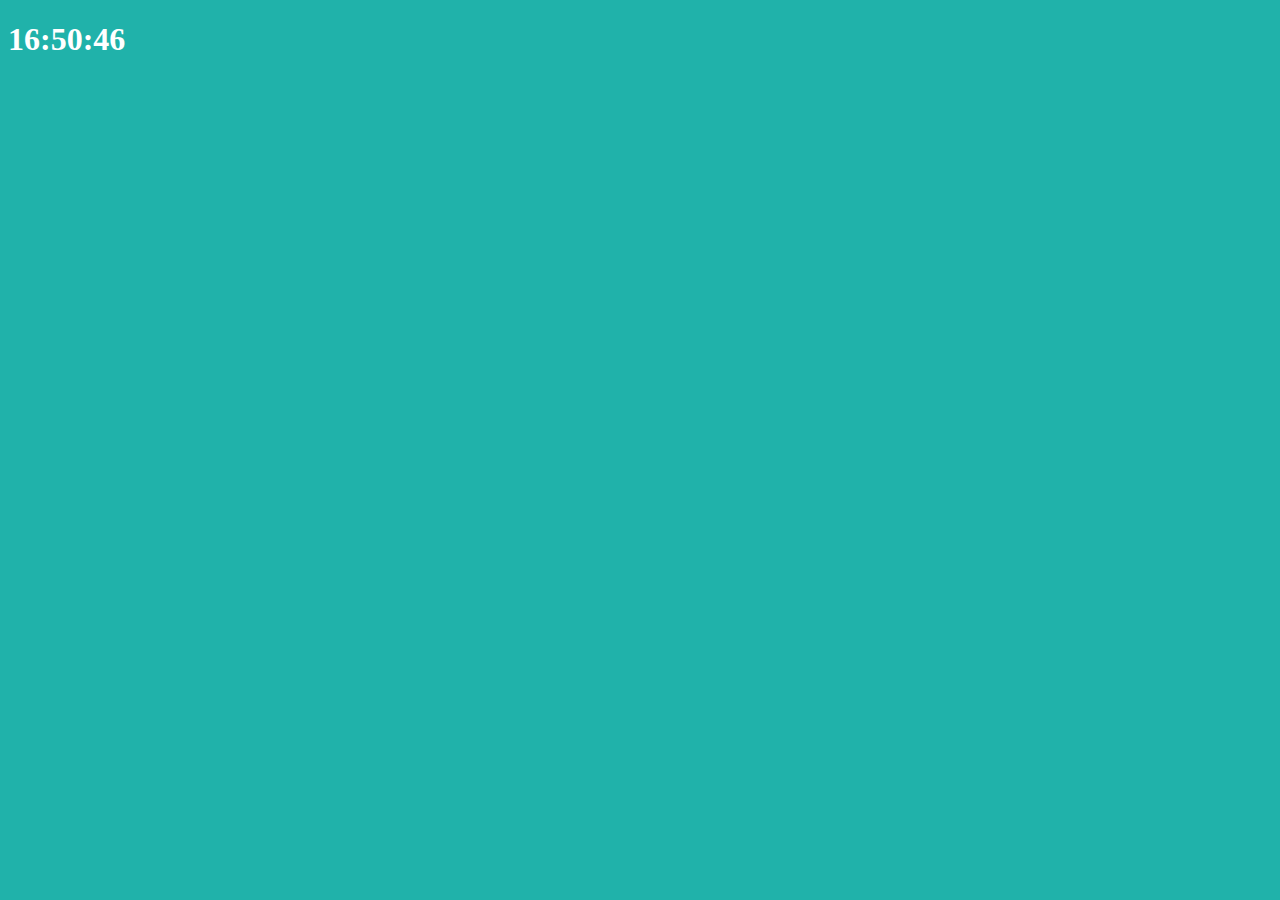
==== vanila-js-project/index.html @ 65dc9270 "Making-a-JS-Clock-part-one" ====
<!DOCTYPE html>
<html lang="en">

<head>
    <meta charset="UTF-8">
    <meta name="viewport" content="width=device-width, initial-scale=1.0">
    <meta http-equiv="X-UA-Compatible" content="ie=edge">
    <title>Project</title>
    <link rel="stylesheet" href="styles.css">
</head>

<body>
    <div class="clock-container">
        <h1>00:00</h1>
    </div>
    <script src="js-clock.js"></script>
</body>

</html>
---- vanila-js-project/styles.css ----
body{
    background-color: lightseagreen;
}

h1{
    color: white;
}
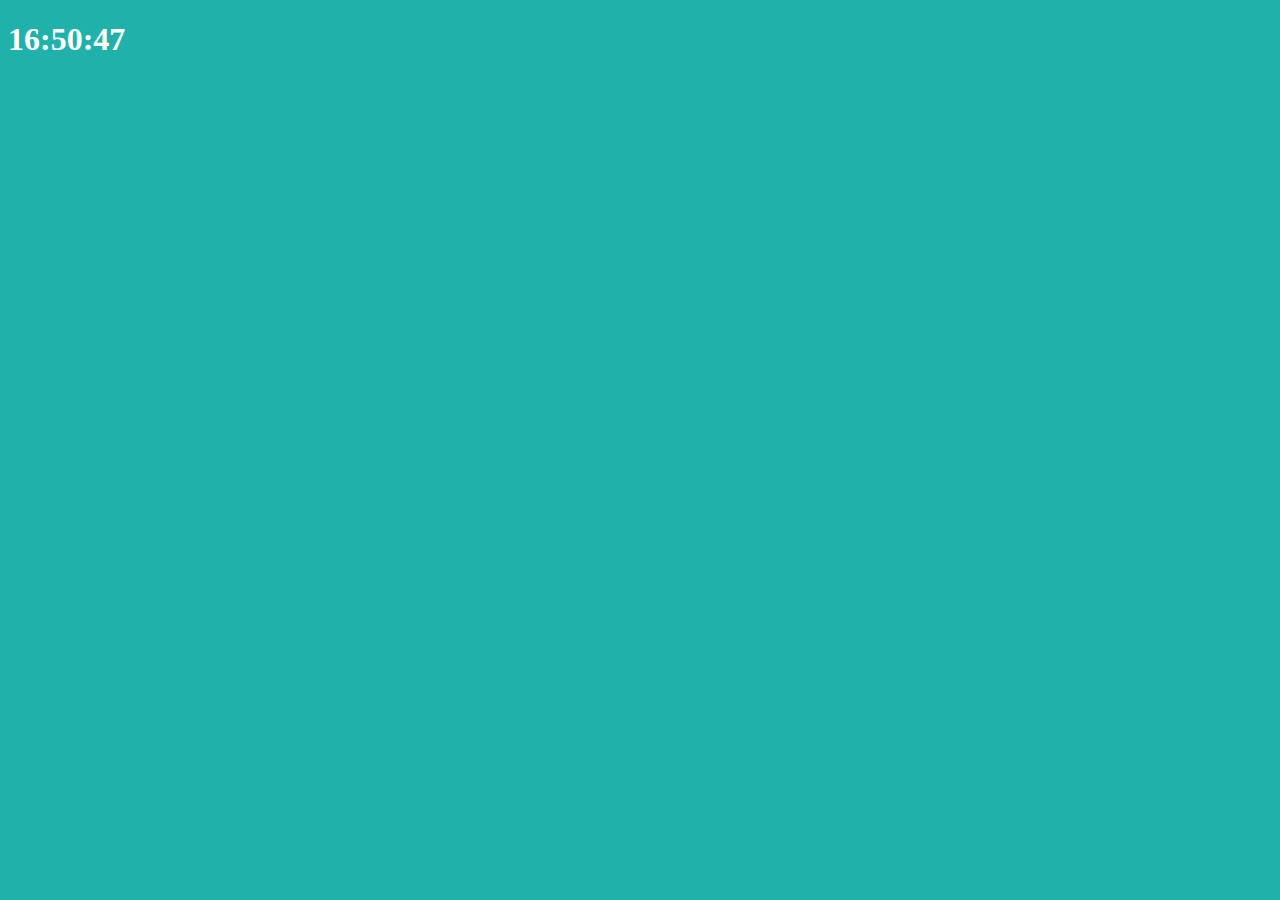
==== commit 005ddea7: "learned-local-storage" ====
--- a/vanila-js-project/index.html
+++ b/vanila-js-project/index.html
@@ -10,10 +10,19 @@
 </head>
 
 <body>
-    <div class="clock-container">
+    <div class="js-clock">
         <h1>00:00</h1>
     </div>
+
+    <form class="js-form form">
+        <input type="text" placeholder="What is your name?">
+    </form>
+
+    <h4 class="js-greetings greetings"></h4>
+
+    <!-- js 파일 불러오기 -->
     <script src="js-clock.js"></script>
+    <script src="greeting.js"></script>
 </body>
 
 </html>--- a/vanila-js-project/styles.css
+++ b/vanila-js-project/styles.css
@@ -4,4 +4,13 @@
 
 h1{
     color: white;
+}
+
+.form,
+.greetings{
+    display: none;
+}
+
+.showing{
+    display: block;
 }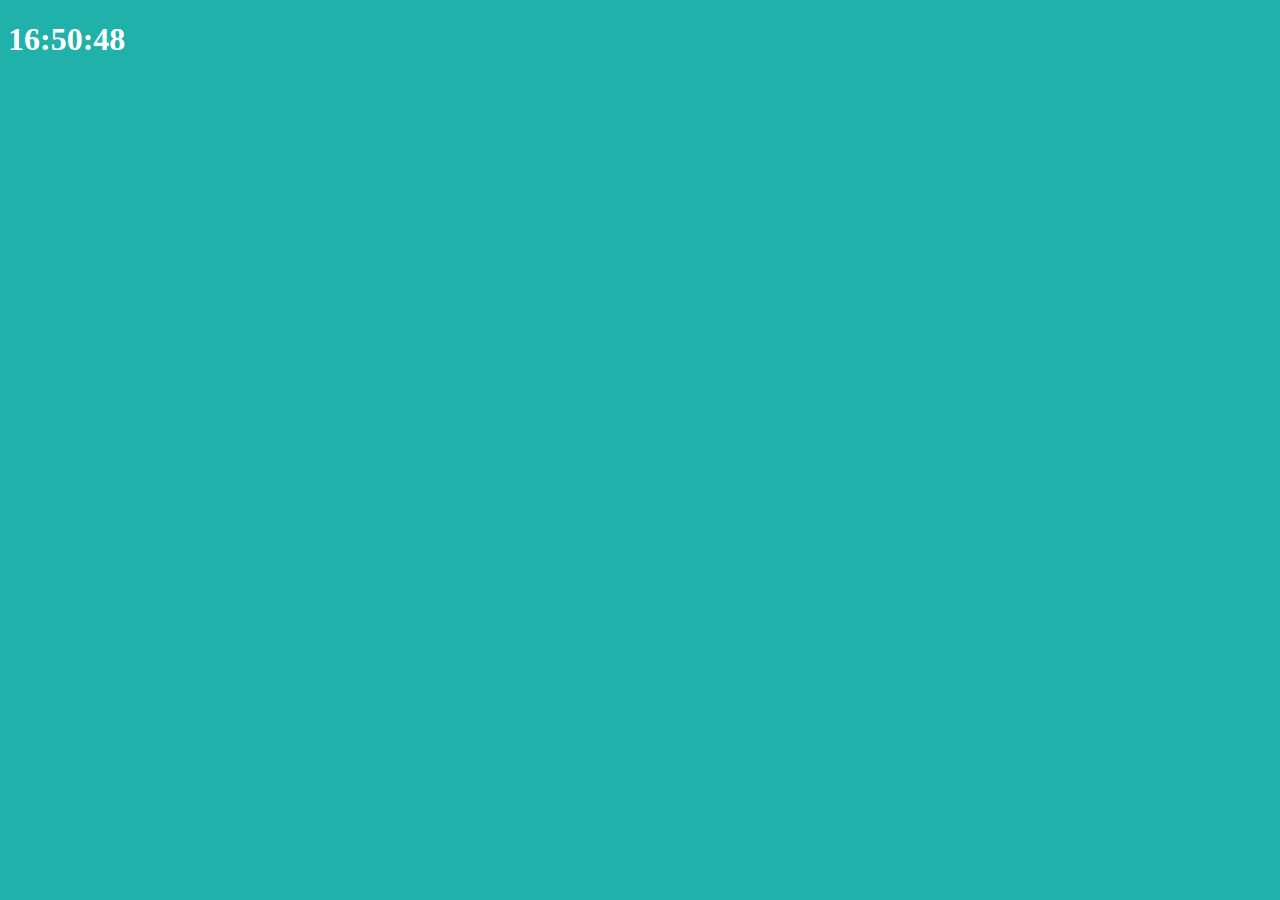
==== commit 522e2764: "changed-js-name" ====
--- a/vanila-js-project/index.html
+++ b/vanila-js-project/index.html
@@ -15,14 +15,14 @@
     </div>
 
     <form class="js-form form">
-        <input type="text" placeholder="What is your name?">
+        <input type="text" placeholder="What is your name?" />
     </form>
 
     <h4 class="js-greetings greetings"></h4>
 
     <!-- js 파일 불러오기 -->
     <script src="js-clock.js"></script>
-    <script src="greeting.js"></script>
+    <script src="gretting.js"></script>
 </body>
 
 </html>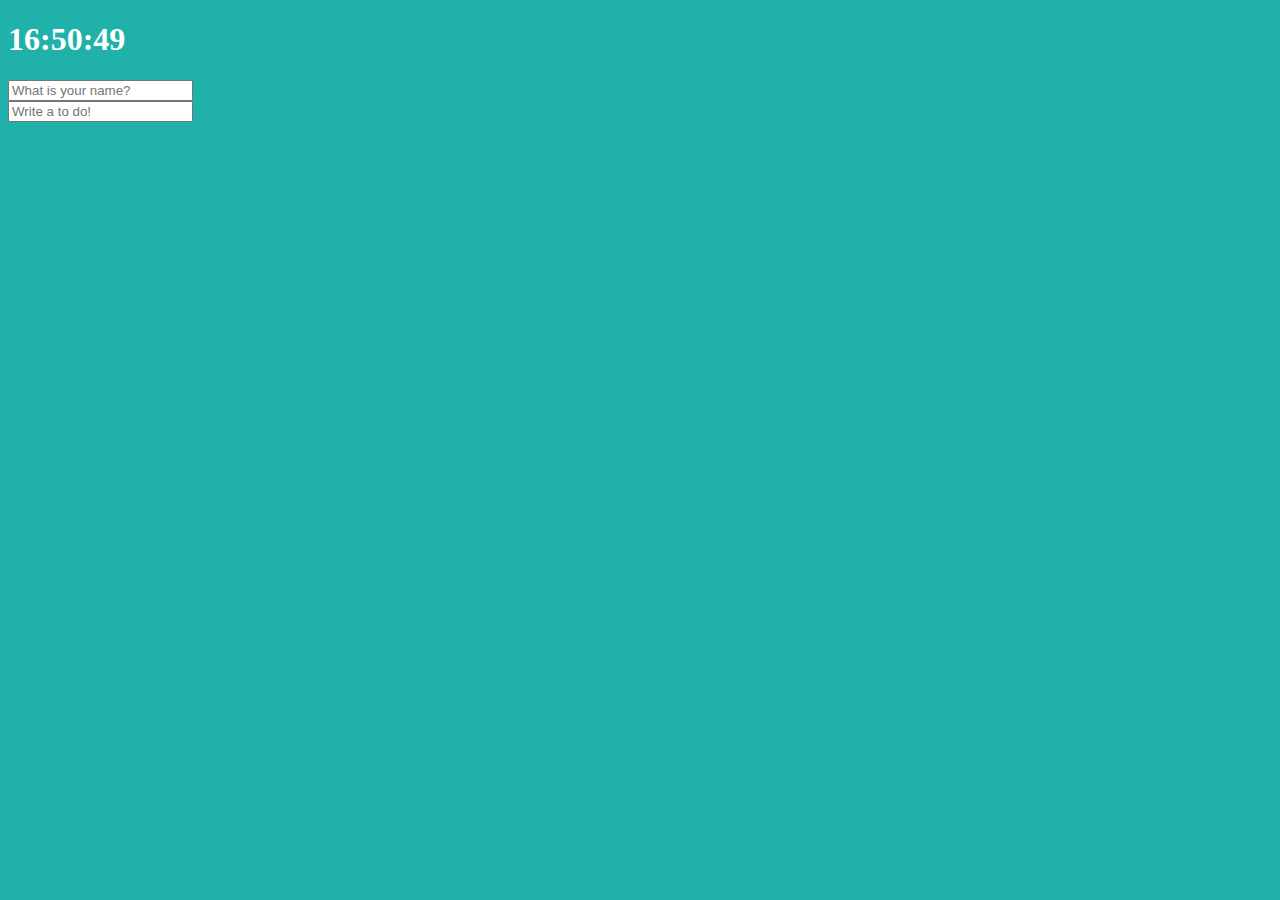
==== commit 4594e6ab: "making-a-to-do-list-part-one" ====
--- a/vanila-js-project/index.html
+++ b/vanila-js-project/index.html
@@ -14,15 +14,25 @@
         <h1>00:00</h1>
     </div>
 
+    <!-- input name -->
     <form class="js-form form">
         <input type="text" placeholder="What is your name?" />
     </form>
 
     <h4 class="js-greetings greetings"></h4>
 
+    <!-- input toDo -->
+    <form class="js-toDoForm">
+        <input type="text" placeholder="Write a to do!">
+    </form>
+
+    <!-- to do list -->
+    <ul class="js-toDoList"></ul>
+
     <!-- js 파일 불러오기 -->
-    <script src="js-clock.js"></script>
+    <script src="clock.js"></script>
     <script src="gretting.js"></script>
+    <script src="todo.js"></script>
 </body>
 
 </html>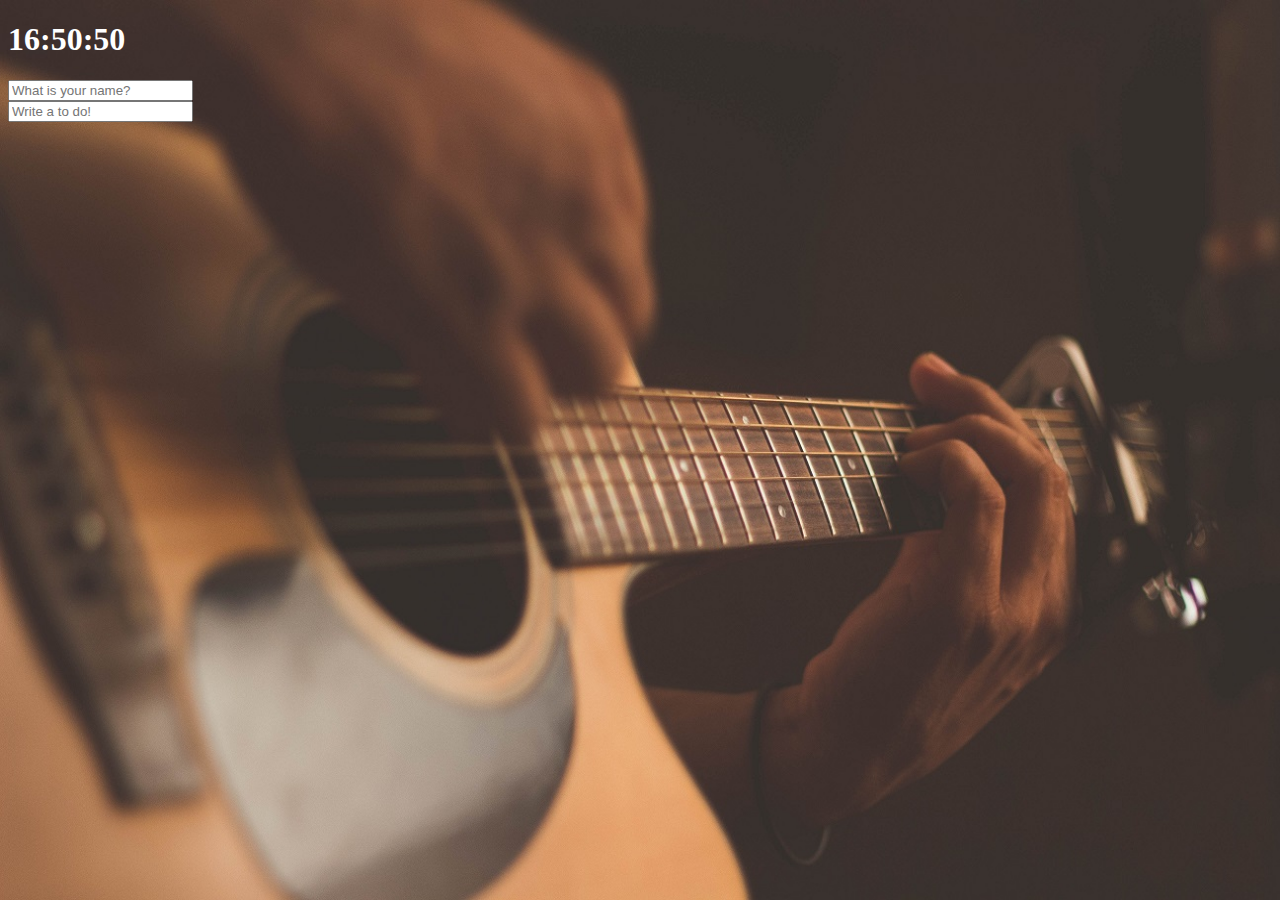
==== commit 0db6933a: "created-background-img" ====
--- a/vanila-js-project/index.html
+++ b/vanila-js-project/index.html
@@ -33,6 +33,7 @@
     <script src="clock.js"></script>
     <script src="gretting.js"></script>
     <script src="todo.js"></script>
+    <script src="bg.js"></script>
 </body>
 
 </html>--- a/vanila-js-project/styles.css
+++ b/vanila-js-project/styles.css
@@ -1,5 +1,5 @@
 body{
-    background-color: lightseagreen;
+    background-color: #cd6133;
 }
 
 h1{
@@ -13,4 +13,23 @@
 
 .showing{
     display: block;
+}
+
+@keyframes fadeIn{
+    from{
+        opacity: 0;
+    }
+    to{
+        opacity: 1;
+    }
+}
+
+.bgImg {
+    position: absolute;
+    left: 0;
+    top: 0;
+    width: 100%;
+    height: 100%;
+    z-index: -1;
+    animation: fadeIn .5s linear;
 }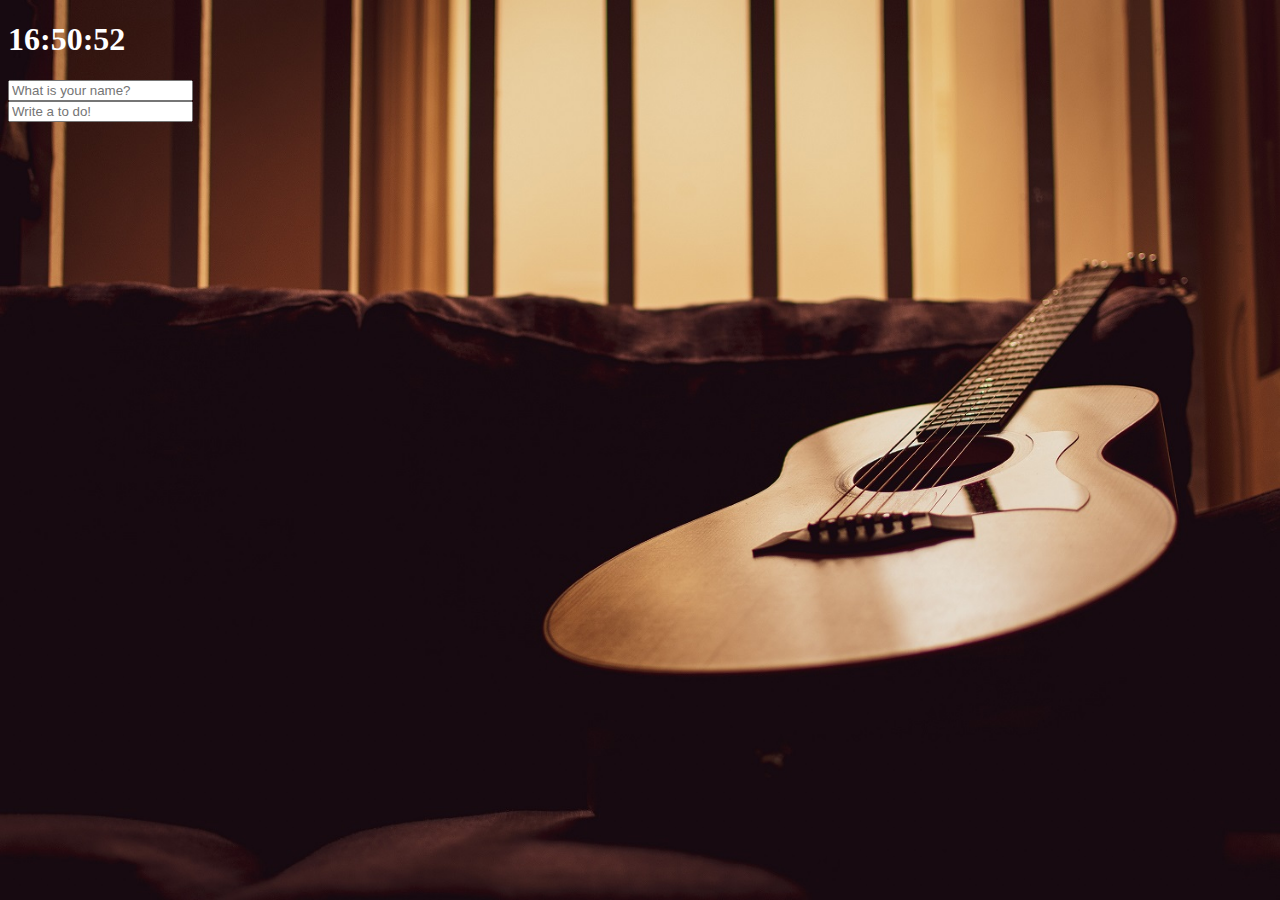
==== commit b4b28f80: "created-weather-part-one" ====
--- a/vanila-js-project/index.html
+++ b/vanila-js-project/index.html
@@ -34,6 +34,7 @@
     <script src="gretting.js"></script>
     <script src="todo.js"></script>
     <script src="bg.js"></script>
+    <script src="weather.js"></script>
 </body>
 
 </html>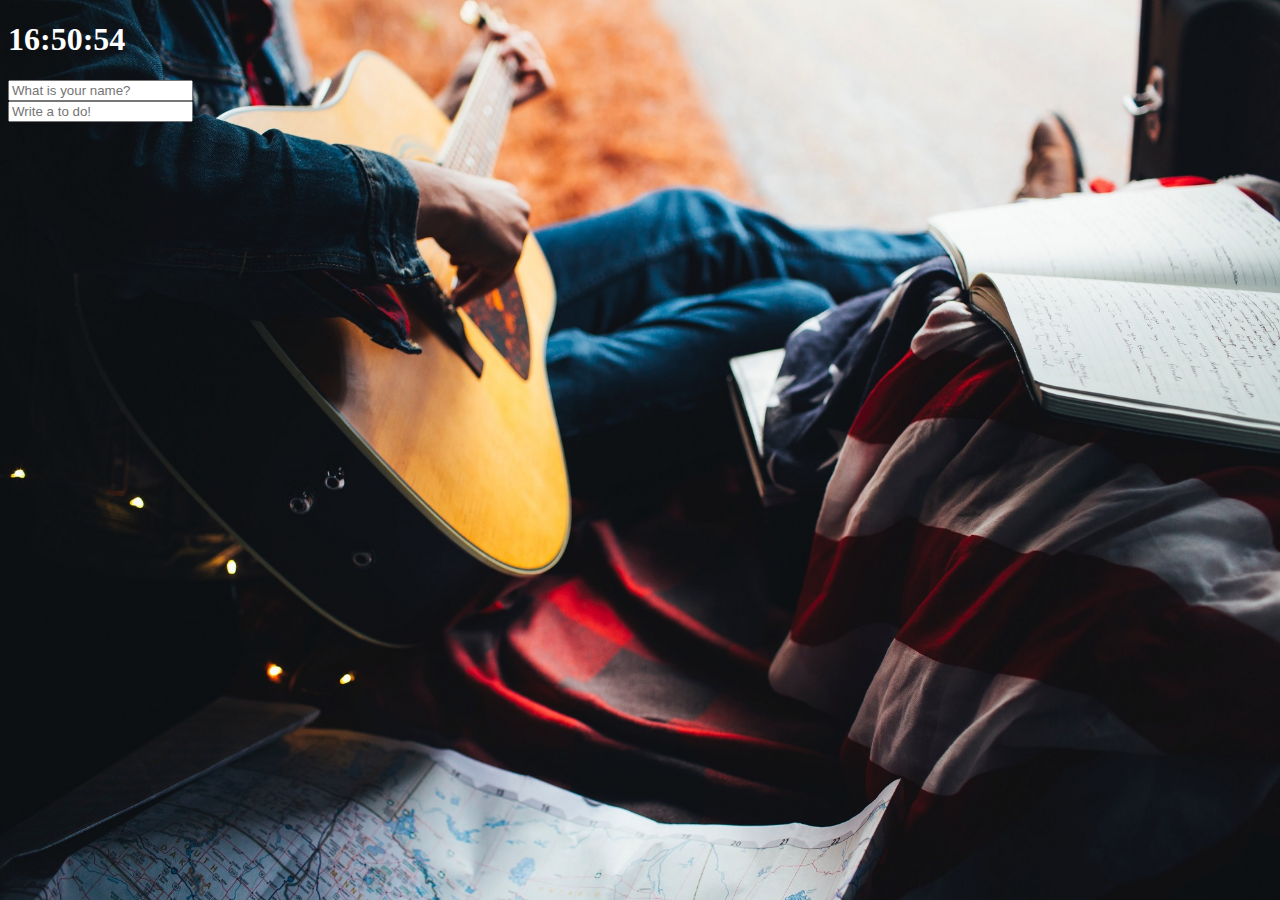
==== commit 7ad986cb: "completed-weather" ====
--- a/vanila-js-project/index.html
+++ b/vanila-js-project/index.html
@@ -29,6 +29,9 @@
     <!-- to do list -->
     <ul class="js-toDoList"></ul>
 
+    <!-- weather -->
+    <span class="js-weather"></span>
+
     <!-- js 파일 불러오기 -->
     <script src="clock.js"></script>
     <script src="gretting.js"></script>
--- a/vanila-js-project/styles.css
+++ b/vanila-js-project/styles.css
@@ -1,5 +1,6 @@
 body{
     background-color: #cd6133;
+    color: white;
 }
 
 h1{
